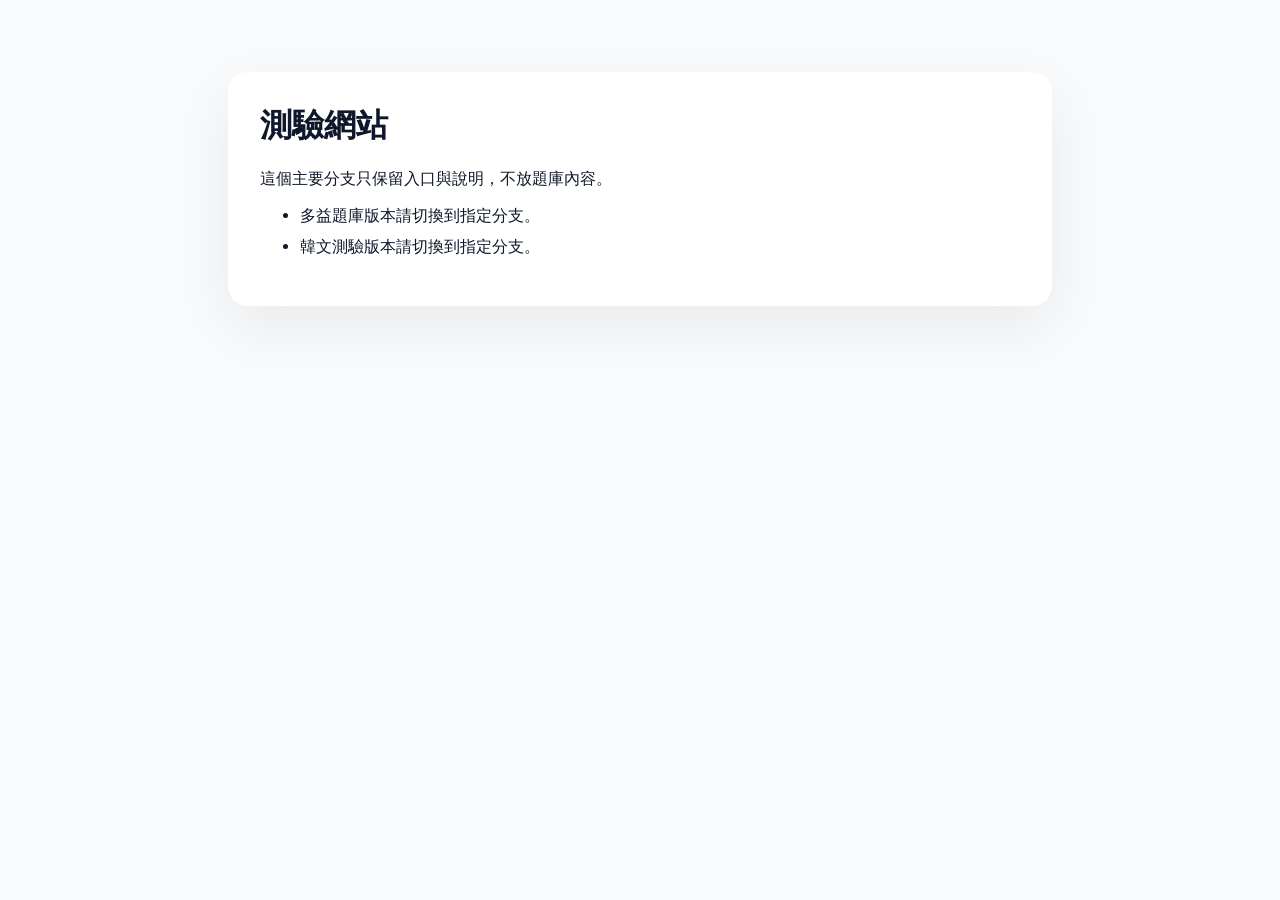
==== index.html @ 2c30826e "Initial main branch with neutral pages 1. Initial main branch with neutral pages.  	modified:   READ" ====
<!doctype html>
<html lang="zh-Hant-TW">
<head>
  <meta charset="utf-8">
  <meta name="viewport" content="width=device-width,initial-scale=1">
  <title>測驗網站</title>
  <style>
    body{font-family:system-ui,sans-serif;margin:0;background:#f8fafc;color:#0f172a}
    main{max-width:760px;margin:72px auto;padding:32px;background:white;border-radius:20px;box-shadow:0 20px 60px #0001}
    h1{margin-top:0}
    li{margin:10px 0}
  </style>
</head>
<body>
  <main>
    <h1>測驗網站</h1>
    <p>這個主要分支只保留入口與說明，不放題庫內容。</p>
    <ul>
      <li>多益題庫版本請切換到指定分支。</li>
      <li>韓文測驗版本請切換到指定分支。</li>
    </ul>
  </main>
</body>
</html>
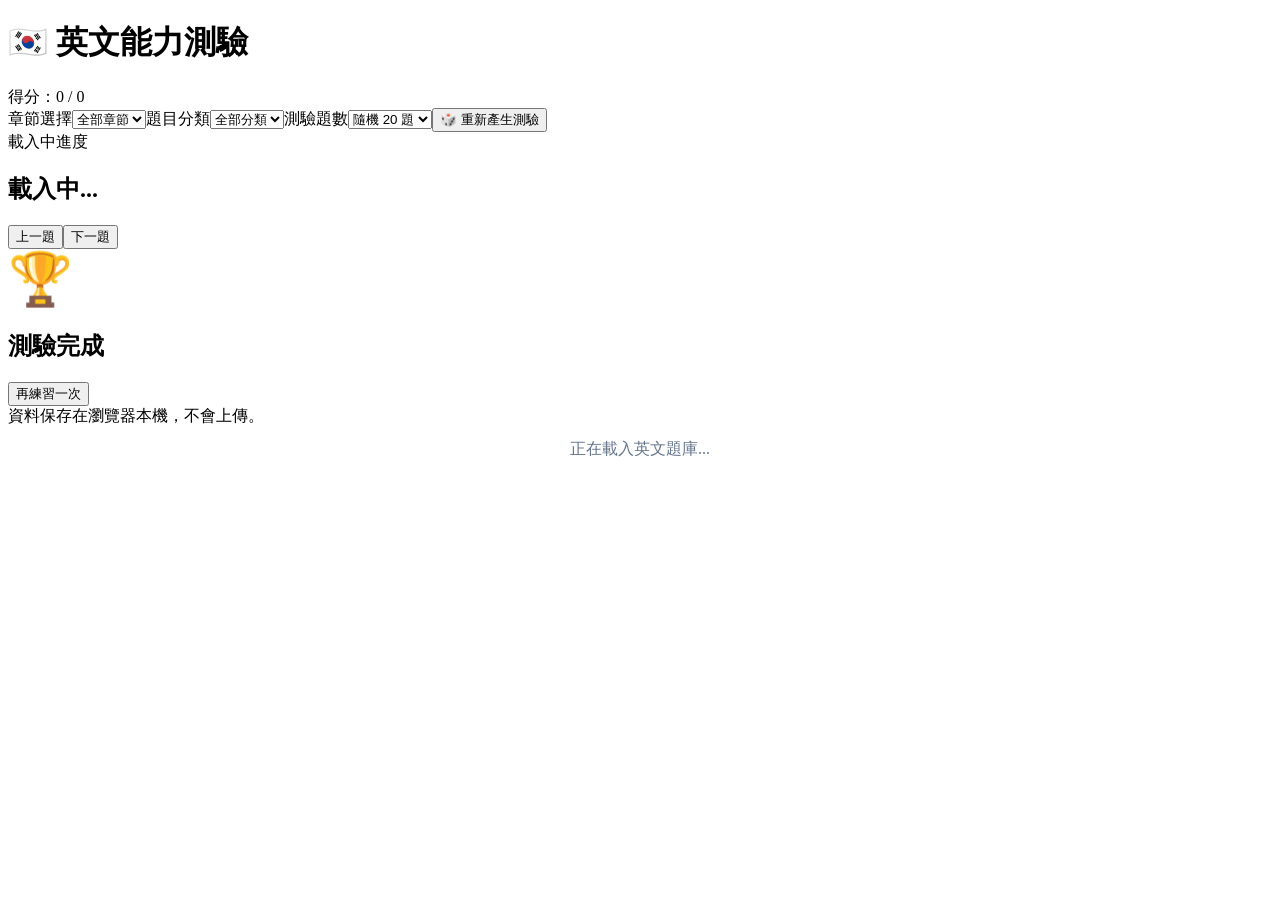
==== commit 86bf0e84: "Add English TOEIC quiz branch 1. Add TOEIC quiz app. 2. Add English data files. 3. Generate manifest" ====
--- a/index.html
+++ b/index.html
@@ -1,24 +1,53 @@
 <!doctype html>
 <html lang="zh-Hant-TW">
+
 <head>
-  <meta charset="utf-8">
-  <meta name="viewport" content="width=device-width,initial-scale=1">
-  <title>測驗網站</title>
-  <style>
-    body{font-family:system-ui,sans-serif;margin:0;background:#f8fafc;color:#0f172a}
-    main{max-width:760px;margin:72px auto;padding:32px;background:white;border-radius:20px;box-shadow:0 20px 60px #0001}
-    h1{margin-top:0}
-    li{margin:10px 0}
-  </style>
+    <meta charset="utf-8">
+    <meta name="viewport" content="width=device-width,initial-scale=1">
+    <title>英文能力測驗</title>
+    <link rel="stylesheet" href="src/styles.css">
 </head>
+
 <body>
-  <main>
-    <h1>測驗網站</h1>
-    <p>這個主要分支只保留入口與說明，不放題庫內容。</p>
-    <ul>
-      <li>多益題庫版本請切換到指定分支。</li>
-      <li>韓文測驗版本請切換到指定分支。</li>
-    </ul>
-  </main>
+    <header class="header">
+        <div class="header-inner">
+            <h1>🇰🇷 英文能力測驗</h1>
+            <div id="score" class="badge">得分：0 / 0</div>
+        </div>
+    </header>
+    <main class="container">
+        <section class="panel">
+            <div class="controls"><label class="field">章節選擇<select id="chapter">
+                        <option value="all">全部章節</option>
+                    </select></label><label class="field">題目分類<select id="category">
+                        <option value="all">全部分類</option>
+                    </select></label><label class="field">測驗題數<select id="size">
+                        <option value="20">隨機 20 題</option>
+                        <option value="40">隨機 40 題</option>
+                        <option value="all">全部題目</option>
+                    </select></label><button class="secondary" onclick="makeQuiz()">🎲 重新產生測驗</button></div>
+            <div class="progress-meta"><span id="counter">載入中</span><span>進度</span></div>
+            <div class="progress">
+                <div id="bar"></div>
+            </div>
+        </section>
+        <section id="quiz" class="card"><span id="tag" class="tag"></span>
+            <h2 id="question">載入中...</h2>
+            <div id="options" class="options"></div>
+            <div id="explanation" class="explanation hidden"></div>
+            <div class="nav"><button id="prev" class="secondary" onclick="move(-1)">上一題</button><button id="next"
+                    class="primary" onclick="move(1)">下一題</button></div>
+        </section>
+        <section id="result" class="card result hidden">
+            <div style="font-size:52px">🏆</div>
+            <h2>測驗完成</h2>
+            <div id="final" class="score"></div>
+            <p id="summary"></p><button class="primary" onclick="makeQuiz()">再練習一次</button>
+        </section>
+    </main>
+    <footer>資料保存在瀏覽器本機，不會上傳。</footer>
+    <div id="loader-status" style="text-align:center;padding:12px;color:#64748b">正在載入英文題庫...</div>
+    <script src="src/chapter-loader.js"></script>
 </body>
+
 </html>
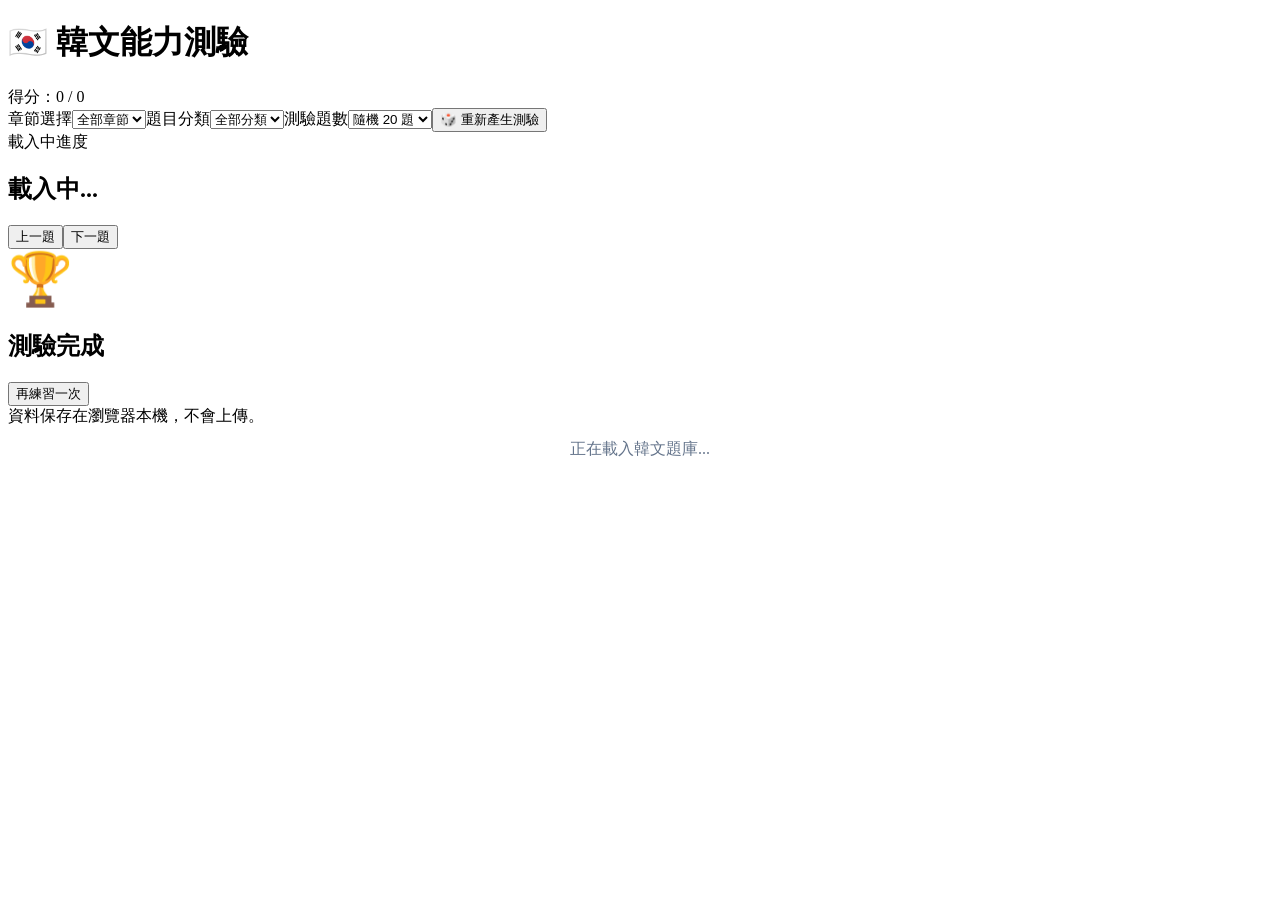
==== commit ed4d9d92: "Add Korean TOPIK test branch 1. Add TOPIK quiz app. 2. Add sample test data. 3. Generate manifest fi" ====
--- a/index.html
+++ b/index.html
@@ -4,14 +4,14 @@
 <head>
     <meta charset="utf-8">
     <meta name="viewport" content="width=device-width,initial-scale=1">
-    <title>英文能力測驗</title>
+    <title>韓文能力測驗</title>
     <link rel="stylesheet" href="src/styles.css">
 </head>
 
 <body>
     <header class="header">
         <div class="header-inner">
-            <h1>🇰🇷 英文能力測驗</h1>
+            <h1>🇰🇷 韓文能力測驗</h1>
             <div id="score" class="badge">得分：0 / 0</div>
         </div>
     </header>
@@ -46,8 +46,8 @@
         </section>
     </main>
     <footer>資料保存在瀏覽器本機，不會上傳。</footer>
-    <div id="loader-status" style="text-align:center;padding:12px;color:#64748b">正在載入英文題庫...</div>
+    <div id="loader-status" style="text-align:center;padding:12px;color:#64748b">正在載入韓文題庫...</div>
     <script src="src/chapter-loader.js"></script>
 </body>
 
-</html>
+</html>
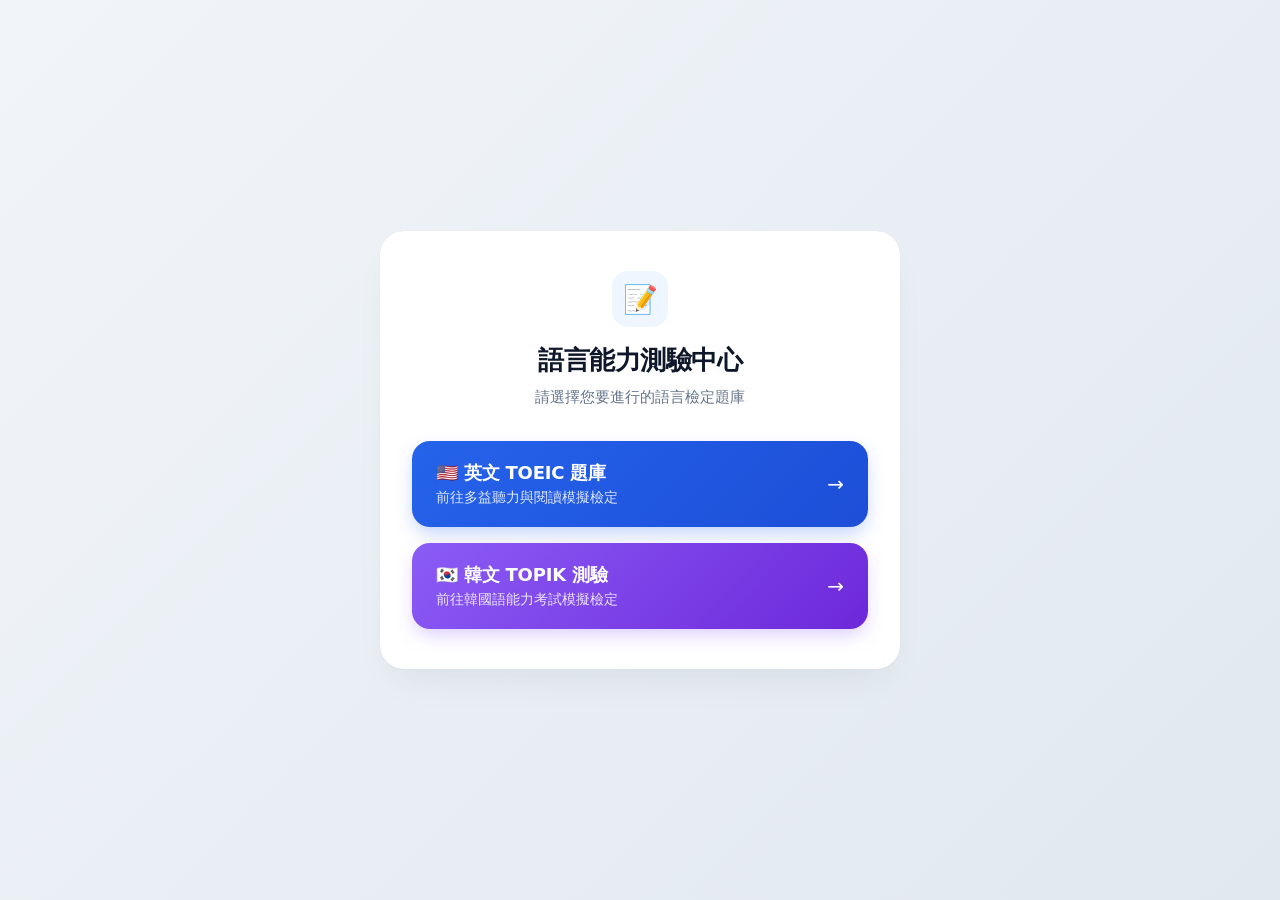
==== commit 4eefbc6a: "Add quiz links to main page 1. Add TOEIC quiz button. 2. Add TOPIK quiz button. 3. Improve the landi" ====
--- a/index.html
+++ b/index.html
@@ -1,53 +1,165 @@
 <!doctype html>
 <html lang="zh-Hant-TW">
+<head>
+  <meta charset="utf-8">
+  <meta name="viewport" content="width=device-width, initial-scale=1">
+  <title>測驗網站</title>
 
-<head>
-    <meta charset="utf-8">
-    <meta name="viewport" content="width=device-width,initial-scale=1">
-    <title>韓文能力測驗</title>
-    <link rel="stylesheet" href="src/styles.css">
+  <style>
+    * {
+      box-sizing: border-box;
+      margin: 0;
+      padding: 0;
+    }
+
+    body {
+      font-family: system-ui, -apple-system, BlinkMacSystemFont, 'Segoe UI', Roboto, sans-serif;
+      background: linear-gradient(135deg, #f1f5f9 0%, #e2e8f0 100%);
+      min-height: 100vh;
+      display: flex;
+      align-items: center;
+      justify-content: center;
+      padding: 24px;
+      color: #0f172a;
+    }
+
+    main {
+      width: 100%;
+      max-width: 520px;
+      background: #ffffff;
+      border-radius: 24px;
+      padding: 40px 32px;
+      box-shadow: 0 20px 40px -15px rgba(15, 23, 42, 0.08), 0 0 1px rgba(0, 0, 0, 0.1);
+    }
+
+    .header {
+      text-align: center;
+      margin-bottom: 32px;
+    }
+
+    .icon-badge {
+      display: inline-flex;
+      align-items: center;
+      justify-content: center;
+      width: 56px;
+      height: 56px;
+      background: #eff6ff;
+      border-radius: 16px;
+      font-size: 28px;
+      margin-bottom: 16px;
+    }
+
+    h1 {
+      font-size: 26px;
+      font-weight: 800;
+      letter-spacing: -0.5px;
+      margin-bottom: 8px;
+    }
+
+    p.subtitle {
+      color: #64748b;
+      font-size: 15px;
+      line-height: 1.5;
+    }
+
+    .links {
+      display: flex;
+      flex-direction: column;
+      gap: 16px;
+    }
+
+    .link-button {
+      display: flex;
+      align-items: center;
+      justify-content: space-between;
+      padding: 20px 24px;
+      color: #ffffff;
+      text-decoration: none;
+      border-radius: 18px;
+      transition: all 0.25s cubic-bezier(0.4, 0, 0.2, 1);
+    }
+
+    .link-button:hover {
+      transform: translateY(-3px);
+    }
+
+    .english {
+      background: linear-gradient(135deg, #2563eb 0%, #1d4ed8 100%);
+      box-shadow: 0 8px 20px -4px rgba(37, 99, 235, 0.35);
+    }
+
+    .english:hover {
+      box-shadow: 0 12px 24px -4px rgba(37, 99, 235, 0.45);
+    }
+
+    .korean {
+      background: linear-gradient(135deg, #8b5cf6 0%, #6d28d9 100%);
+      box-shadow: 0 8px 20px -4px rgba(139, 92, 246, 0.35);
+    }
+
+    .korean:hover {
+      box-shadow: 0 12px 24px -4px rgba(139, 92, 246, 0.45);
+    }
+
+    .button-content {
+      display: flex;
+      flex-direction: column;
+      gap: 4px;
+    }
+
+    .button-title {
+      font-size: 18px;
+      font-weight: 700;
+      letter-spacing: -0.2px;
+    }
+
+    .button-description {
+      color: rgba(255, 255, 255, 0.85);
+      font-size: 14px;
+      font-weight: 400;
+    }
+
+    .arrow-icon {
+      font-size: 20px;
+      transition: transform 0.2s ease;
+    }
+
+    .link-button:hover .arrow-icon {
+      transform: translateX(4px);
+    }
+
+    .link-button:focus-visible {
+      outline: 3px solid #fbbf24;
+      outline-offset: 3px;
+    }
+  </style>
 </head>
 
 <body>
-    <header class="header">
-        <div class="header-inner">
-            <h1>🇰🇷 韓文能力測驗</h1>
-            <div id="score" class="badge">得分：0 / 0</div>
+  <main>
+    <div class="header">
+      <div class="icon-badge">📝</div>
+      <h1>語言能力測驗中心</h1>
+      <p class="subtitle">請選擇您要進行的語言檢定題庫</p>
+    </div>
+
+    <div class="links">
+      <a href="./english_toeic/" class="link-button english">
+        <div class="button-content">
+          <span class="button-title">🇺🇸 英文 TOEIC 題庫</span>
+          <span class="button-description">前往多益聽力與閱讀模擬檢定</span>
         </div>
-    </header>
-    <main class="container">
-        <section class="panel">
-            <div class="controls"><label class="field">章節選擇<select id="chapter">
-                        <option value="all">全部章節</option>
-                    </select></label><label class="field">題目分類<select id="category">
-                        <option value="all">全部分類</option>
-                    </select></label><label class="field">測驗題數<select id="size">
-                        <option value="20">隨機 20 題</option>
-                        <option value="40">隨機 40 題</option>
-                        <option value="all">全部題目</option>
-                    </select></label><button class="secondary" onclick="makeQuiz()">🎲 重新產生測驗</button></div>
-            <div class="progress-meta"><span id="counter">載入中</span><span>進度</span></div>
-            <div class="progress">
-                <div id="bar"></div>
-            </div>
-        </section>
-        <section id="quiz" class="card"><span id="tag" class="tag"></span>
-            <h2 id="question">載入中...</h2>
-            <div id="options" class="options"></div>
-            <div id="explanation" class="explanation hidden"></div>
-            <div class="nav"><button id="prev" class="secondary" onclick="move(-1)">上一題</button><button id="next"
-                    class="primary" onclick="move(1)">下一題</button></div>
-        </section>
-        <section id="result" class="card result hidden">
-            <div style="font-size:52px">🏆</div>
-            <h2>測驗完成</h2>
-            <div id="final" class="score"></div>
-            <p id="summary"></p><button class="primary" onclick="makeQuiz()">再練習一次</button>
-        </section>
-    </main>
-    <footer>資料保存在瀏覽器本機，不會上傳。</footer>
-    <div id="loader-status" style="text-align:center;padding:12px;color:#64748b">正在載入韓文題庫...</div>
-    <script src="src/chapter-loader.js"></script>
+        <span class="arrow-icon">→</span>
+      </a>
+
+      <a href="./korean_topik/" class="link-button korean">
+        <div class="button-content">
+          <span class="button-title">🇰🇷 韓文 TOPIK 測驗</span>
+          <span class="button-description">前往韓國語能力考試模擬檢定</span>
+        </div>
+        <span class="arrow-icon">→</span>
+      </a>
+    </div>
+  </main>
 </body>
-
 </html>
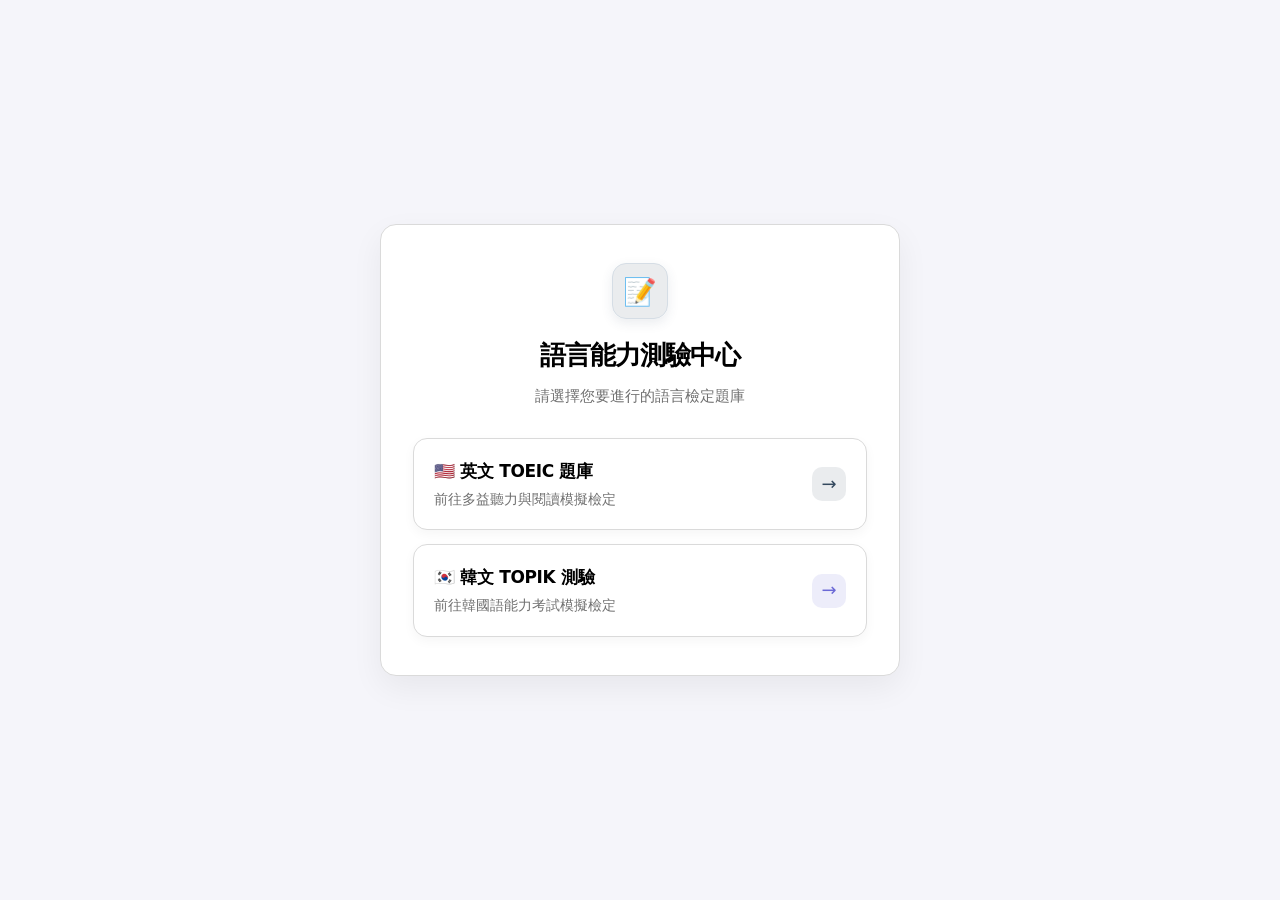
==== commit c872ad55: "Refactor UI styling and modernize visual design 1. Update homepage visual design with cleaner layout" ====
--- a/index.html
+++ b/index.html
@@ -6,131 +6,97 @@
   <title>測驗網站</title>
 
   <style>
-    * {
-      box-sizing: border-box;
-      margin: 0;
-      padding: 0;
+    :root {
+      --bg: #f5f5fa;
+      --card: #ffffff;
+      --text: #000000;
+      --muted: #707070;
+      --border: #dadada;
+      --blue: #34495e;
+      --blue-soft: rgba(52, 73, 94, .10);
+      --purple: #6b69d6;
+      --purple-soft: rgba(107, 105, 214, .12);
     }
-
+    * { box-sizing: border-box; margin: 0; padding: 0; }
     body {
-      font-family: system-ui, -apple-system, BlinkMacSystemFont, 'Segoe UI', Roboto, sans-serif;
-      background: linear-gradient(135deg, #f1f5f9 0%, #e2e8f0 100%);
+      font-family: Inter, ui-sans-serif, system-ui, -apple-system, BlinkMacSystemFont, "Segoe UI", "Noto Sans TC", sans-serif;
+      background: var(--bg);
       min-height: 100vh;
       display: flex;
       align-items: center;
       justify-content: center;
       padding: 24px;
-      color: #0f172a;
+      color: var(--text);
+      line-height: 1.6;
+      -webkit-font-smoothing: antialiased;
     }
-
     main {
       width: 100%;
       max-width: 520px;
-      background: #ffffff;
-      border-radius: 24px;
-      padding: 40px 32px;
-      box-shadow: 0 20px 40px -15px rgba(15, 23, 42, 0.08), 0 0 1px rgba(0, 0, 0, 0.1);
+      background: var(--card);
+      border: 1px solid var(--border);
+      border-radius: 16px;
+      padding: 38px 32px;
+      box-shadow: 0 12px 32px rgba(0, 0, 0, 0.06);
     }
-
-    .header {
-      text-align: center;
-      margin-bottom: 32px;
-    }
-
+    .header { text-align: center; margin-bottom: 30px; }
     .icon-badge {
       display: inline-flex;
       align-items: center;
       justify-content: center;
       width: 56px;
       height: 56px;
-      background: #eff6ff;
-      border-radius: 16px;
-      font-size: 28px;
+      background: var(--blue-soft);
+      border: 1px solid #d5dde5;
+      border-radius: 14px;
+      font-size: 27px;
       margin-bottom: 16px;
+      box-shadow: 0 4px 12px rgba(52,73,94,.10);
     }
-
-    h1 {
-      font-size: 26px;
-      font-weight: 800;
-      letter-spacing: -0.5px;
-      margin-bottom: 8px;
-    }
-
-    p.subtitle {
-      color: #64748b;
-      font-size: 15px;
-      line-height: 1.5;
-    }
-
-    .links {
-      display: flex;
-      flex-direction: column;
-      gap: 16px;
-    }
-
+    h1 { font-size: 26px; font-weight: 800; letter-spacing: -.04em; margin-bottom: 7px; }
+    p.subtitle { color: var(--muted); font-size: 15px; }
+    .links { display: flex; flex-direction: column; gap: 14px; }
     .link-button {
       display: flex;
       align-items: center;
       justify-content: space-between;
-      padding: 20px 24px;
-      color: #ffffff;
+      padding: 19px 20px;
+      color: var(--text);
       text-decoration: none;
-      border-radius: 18px;
-      transition: all 0.25s cubic-bezier(0.4, 0, 0.2, 1);
+      border: 1px solid var(--border);
+      border-radius: 14px;
+      background: #fff;
+      box-shadow: 0 4px 12px rgba(0,0,0,.04);
+      transition: transform .2s ease, box-shadow .2s ease, border-color .2s ease, background .2s ease;
     }
-
-    .link-button:hover {
-      transform: translateY(-3px);
+    .link-button:hover { transform: translateY(-2px); box-shadow: 0 10px 24px rgba(0,0,0,.08); }
+    .english:hover { border-color: #bdc3c7; background: #f7f8fa; }
+    .korean:hover { border-color: #c9c8ee; background: #f8f8fc; }
+    .button-content { display: flex; flex-direction: column; gap: 3px; }
+    .button-title { font-size: 17px; font-weight: 750; letter-spacing: -.02em; }
+    .button-description { color: var(--muted); font-size: 14px; font-weight: 400; }
+    .arrow-icon {
+      display: grid;
+      place-items: center;
+      flex: 0 0 34px;
+      height: 34px;
+      margin-left: 14px;
+      border-radius: 10px;
+      color: var(--blue);
+      background: var(--blue-soft);
+      font-size: 18px;
+      transition: transform .2s ease;
     }
-
-    .english {
-      background: linear-gradient(135deg, #2563eb 0%, #1d4ed8 100%);
-      box-shadow: 0 8px 20px -4px rgba(37, 99, 235, 0.35);
-    }
-
-    .english:hover {
-      box-shadow: 0 12px 24px -4px rgba(37, 99, 235, 0.45);
-    }
-
-    .korean {
-      background: linear-gradient(135deg, #8b5cf6 0%, #6d28d9 100%);
-      box-shadow: 0 8px 20px -4px rgba(139, 92, 246, 0.35);
-    }
-
-    .korean:hover {
-      box-shadow: 0 12px 24px -4px rgba(139, 92, 246, 0.45);
-    }
-
-    .button-content {
-      display: flex;
-      flex-direction: column;
-      gap: 4px;
-    }
-
-    .button-title {
-      font-size: 18px;
-      font-weight: 700;
-      letter-spacing: -0.2px;
-    }
-
-    .button-description {
-      color: rgba(255, 255, 255, 0.85);
-      font-size: 14px;
-      font-weight: 400;
-    }
-
-    .arrow-icon {
-      font-size: 20px;
-      transition: transform 0.2s ease;
-    }
-
-    .link-button:hover .arrow-icon {
-      transform: translateX(4px);
-    }
-
-    .link-button:focus-visible {
-      outline: 3px solid #fbbf24;
-      outline-offset: 3px;
+    .korean .arrow-icon { color: var(--purple); background: var(--purple-soft); }
+    .link-button:hover .arrow-icon { transform: translateX(3px); }
+    .link-button:focus-visible { outline: 3px solid rgba(52,73,94,.28); outline-offset: 3px; }
+    @media (max-width: 560px) { main { padding: 30px 20px; } .link-button { padding: 17px 16px; } }
+    @media (prefers-color-scheme: dark) {
+      :root { --bg: #303030; --card: #424242; --text: rgba(255,255,255,.9); --muted: rgba(255,255,255,.7); --border: rgba(255,255,255,.12); --blue: #ecf0f1; --blue-soft: rgba(236,240,241,.12); --purple: #bdc3c7; --purple-soft: rgba(189,195,199,.14); }
+      .link-button { background: #424242; }
+      .english:hover { background: #4b4b4b; border-color: #717171; }
+      .korean:hover { background: #4b4b4b; border-color: #717171; }
+      .icon-badge { border-color: rgba(255,255,255,.16); }
     }
   </style>
 </head>
